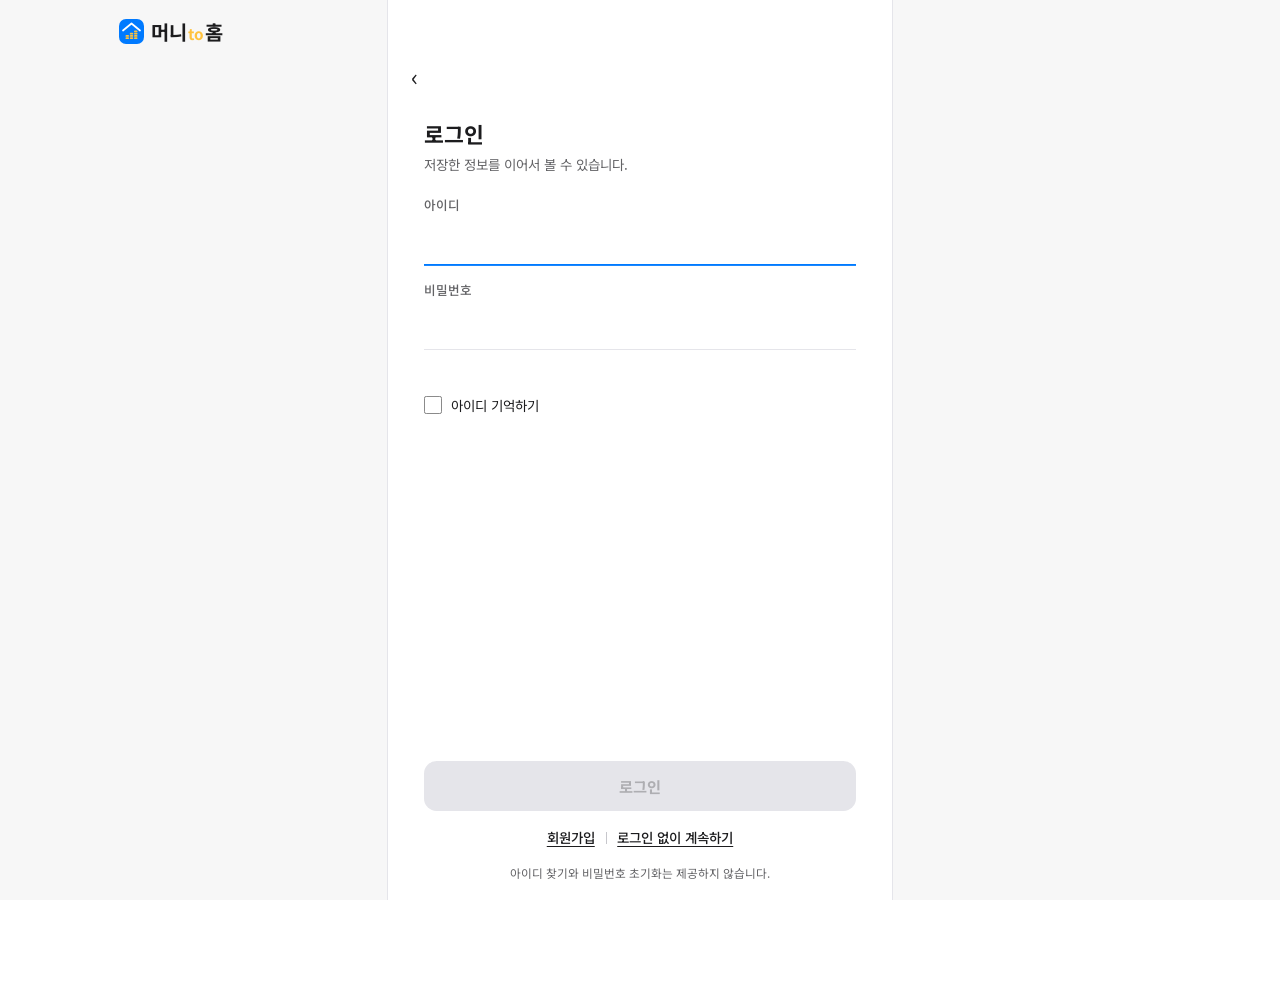
==== frontend/account.html @ 9eb2fb80 "fix: 패널을 접거나 펴면 스크롤바 손잡이도 바로 따라가거나 사라진다 - 보이는 동안 매 프레임 상자를 따라가고, 접기 속성(html · 패널의 class · hidden · d" ====
<!doctype html>
<html lang="ko">
<head>
  <meta charset="utf-8">
  <meta name="viewport" content="width=device-width, initial-scale=1">
  <!-- 늘 밝은 화면으로 (2026-10-20). 휴대폰 브라우저의 "웹 페이지 어둡게"가 우리 색을 뒤집지 않게 한다 -->
  <meta name="color-scheme" content="only light">
  <title>계정 · 머니 to 홈</title>
  <link rel="stylesheet" href="css/common.css?v=20261020-92">
  <link rel="stylesheet" href="css/auth.css?v=20261020-90">
  <link rel="stylesheet" href="css/account.css">
</head>
<body data-page="account">
  <!-- P-10 비밀번호 변경, P-11 회원 탈퇴 (3차). 담당: 김목산. 와이어프레임 C4, C5 (docs/mockups/C4.png, C5.png).
       탈퇴는 확인 모달에서 한 번 더 눌러야 한다.
       한 파일에 두 화면을 두고 주소의 # 으로 고른다: account.html#password, account.html#withdraw (없으면 비밀번호 변경).
       로그인해야 쓸 수 있다. 로그인하지 않았으면 로그인 화면으로 보낸다. 모양은 로그인·회원가입 화면(auth.css)과 같다. -->
  <!-- 웹(가로 1200px 이상)에서만 왼쪽 위에 보이는 로고. 안은 js/layout.js가 그린다. 모바일에는 없다. -->
  <header class="header" id="header"></header>
  <div class="top-space"></div>

  <nav class="progress auth-nav" aria-label="뒤로">
    <a class="progress__back" href="index.html" id="auth-back" aria-label="이전 화면">‹</a>
  </nav>

  <!-- P-10 비밀번호 변경 (C4) -->
  <form id="password-form" class="form-page auth" novalidate hidden>
    <main class="page">
      <header class="form-page__head auth__head">
        <h1 class="title">비밀번호를 바꿉니다</h1>
      </header>

      <div class="field" id="password-current-field">
        <label class="field__label" for="password-current">지금 비밀번호</label>
        <div class="field__row">
          <input class="field__input auth__input" id="password-current" name="current_password" type="password"
                 autocomplete="current-password" aria-describedby="password-current-message">
        </div>
        <p class="auth__message" id="password-current-message" role="alert"></p>
      </div>

      <div class="field" id="password-new-field">
        <label class="field__label" for="password-new">새 비밀번호</label>
        <div class="field__row">
          <input class="field__input auth__input" id="password-new" name="new_password" type="password"
                 autocomplete="new-password" aria-describedby="password-new-rules password-new-message">
        </div>
        <ul class="auth__rules" id="password-new-rules">
          <li class="auth__rule" data-rule="length">8자 이상</li>
          <li class="auth__rule" data-rule="letter">영문 포함</li>
          <li class="auth__rule" data-rule="digit">숫자 포함</li>
        </ul>
        <p class="auth__message" id="password-new-message" role="alert"></p>
      </div>

      <div class="field" id="password-confirm-field">
        <label class="field__label" for="password-confirm">새 비밀번호 확인</label>
        <div class="field__row">
          <input class="field__input auth__input" id="password-confirm" name="new_password_confirm" type="password"
                 autocomplete="new-password" aria-describedby="password-confirm-message">
        </div>
        <p class="auth__message" id="password-confirm-message" role="alert"></p>
      </div>
    </main>

    <div class="bottom-action">
      <p class="snackbar" id="password-error" role="alert" hidden></p>
      <button type="submit" class="button button--primary" id="password-submit" disabled>바꾸기</button>
    </div>
  </form>

  <!-- 비밀번호를 바꾼 뒤. 목업에 없어 가입 완료 화면(P-08 ⑦)을 따랐다 -->
  <section class="form-page auth auth-done" id="password-done" hidden>
    <main class="page">
      <div class="auth-done__mark" aria-hidden="true"></div>
      <h1 class="title">비밀번호를 바꿨습니다</h1>
      <p class="subtitle">다음 로그인부터 새 비밀번호를 쓰면 됩니다.</p>
    </main>
    <div class="bottom-action">
      <a class="button button--primary" id="password-home" href="index.html">시작 화면으로</a>
    </div>
  </section>

  <!-- P-11 회원 탈퇴 (C5) -->
  <form id="withdraw-form" class="form-page auth" novalidate hidden>
    <main class="page">
      <header class="form-page__head auth__head">
        <h1 class="title">탈퇴하면 저장한 정보가 모두 지워집니다</h1>
      </header>

      <div class="account__warning">
        <p class="account__warning-title">지워지는 정보</p>
        <ul class="account__warning-list">
          <li>재무정보, 대출 선택, 저축 계획</li>
          <li>저장한 결과</li>
          <li>아이디와 비밀번호</li>
        </ul>
        <p class="account__warning-note">지운 뒤에는 되돌릴 수 없습니다.</p>
      </div>

      <div class="field account__withdraw-field" id="withdraw-password-field">
        <label class="field__label" for="withdraw-password">비밀번호를 한 번 더 입력해 주세요</label>
        <div class="field__row">
          <input class="field__input auth__input" id="withdraw-password" name="password" type="password"
                 autocomplete="current-password" aria-describedby="withdraw-password-message">
        </div>
        <p class="auth__message" id="withdraw-password-message" role="alert"></p>
      </div>
    </main>

    <div class="bottom-action">
      <p class="snackbar" id="withdraw-error" role="alert" hidden></p>
      <button type="submit" class="button button--primary" id="withdraw-submit" disabled>탈퇴하기</button>
      <p class="auth__links">
        <a class="auth__link" href="index.html" id="withdraw-cancel">취소</a>
      </p>
    </div>
  </form>

  <!-- 탈퇴 확인 모달. '탈퇴하기'를 누르면 뜬다. 여기서 한 번 더 '탈퇴하기'를 눌러야 서버에 보낸다 (2026-10-15 팀장과 정함) -->
  <dialog class="account-confirm" id="withdraw-confirm" aria-labelledby="withdraw-confirm-title" aria-describedby="withdraw-confirm-text">
    <div class="account-confirm__box">
      <h2 class="account-confirm__title" id="withdraw-confirm-title">정말 탈퇴할까요?</h2>
      <p class="account-confirm__text" id="withdraw-confirm-text">재무정보, 저축 계획, 저장한 결과와 아이디가 모두 지워집니다. 지운 뒤에는 되돌릴 수 없습니다.</p>
      <div class="account-confirm__buttons">
        <button type="button" class="button account-confirm__cancel" id="withdraw-confirm-cancel">취소</button>
        <button type="button" class="button account-confirm__ok" id="withdraw-confirm-ok">탈퇴하기</button>
      </div>
    </div>
  </dialog>

  <!-- 공통 JavaScript. 모든 화면이 이 순서로 먼저 불러 쓴다. 그 아래에 화면의 파일을 둔다.
       auth.js는 비밀번호 규칙과 표시 함수를 같이 쓰려고 부른다 (body의 data-page가 login, signup이 아니면 화면을 그리지 않는다). -->
  <script src="js/api.js"></script>
  <script src="js/store.js"></script>
  <script src="js/format.js?v=20261019-2"></script>
  <script src="js/guard.js"></script>
  <script src="js/layout.js?v=20261019-1"></script>
  <script src="js/account.js"></script>
  <script src="js/auth.js"></script>
  <script src="js/account-page.js"></script>
  <script src="js/scrollbar.js?v=20261020-4"></script>
</body>
</html>
---- frontend/css/common.css ----
/* 모든 화면이 함께 쓰는 모양. 색, 글자, 헤더, 진행 바, 버튼, 입력란, 구분 표시.

   값은 Figma 파일 "money-to-home-mockup"의 섹션 "확정 목업 v3"에서 가져왔다. 이름도 Figma의 변수 이름과 같다.
     Figma  color/primary   →  여기  --color-primary

   화면마다의 모양은 css 폴더에 그 화면 이름으로 파일을 따로 만든다. 예: profile.css
   색과 글자 크기는 아래 :root의 이름으로만 쓴다. 화면 파일에 값을 직접 적지 않는다. */

@import url('https://fonts.googleapis.com/css2?family=Noto+Sans+KR:wght@400;500;700&display=swap');

:root {
  color-scheme: only light; /* 늘 밝은 화면 (2026-10-20). 브라우저가 강제로 어둡게 바꾸지 않게. 각 화면의 <meta name="color-scheme">와 같다 */
  /* 바탕과 선 */
  --color-bg: #ffffff;
  --color-bg-sub: #f2f2f7;
  --color-line: #e5e5ea;
  --color-line-strong: #c7c7cc;
  --color-dim: #000000;

  /* 글자 */
  --color-text: #1c1c1e;
  --color-text-sub: #636366;
  --color-text-hint: #aeaeb2;

  /* 주조색 */
  --color-primary: #007aff;
  --color-primary-soft: #eaf3ff;
  --color-on-primary: #ffffff;

  /* 로고의 금색 (동전). 스플래시의 "to"에도 쓴다 */
  --color-brand-gold: #ffc23d;

  /* 꺼진 버튼 */
  --color-disabled: #e5e5ea;
  --color-on-disabled: #aeaeb2;

  /* 오류 */
  --color-error: #ff3b30;
  --color-error-text: #d70015;
  --color-error-soft: #fff1f0;

  /* 주의. 막지는 않지만 알아야 하는 안내 (대상 주택 가격 상한 초과 등). Figma 목업 P-06 ⑲의 색 */
  --color-warning: #ff9500;
  --color-warning-text: #b86200;
  --color-warning-soft: #fff4e5;

  /* 구분. 팔레트 F 라임 (Figma의 color/now, color/lime/*).
     지금 가능은 파랑, 기간 내 가능은 라임, 자금 부족은 빨강.
     띠와 배지의 바탕은 이름 그대로의 색, 흰 바탕 위의 글자는 -text 색, 옅은 바탕은 -soft 색을 쓴다. */
  --color-now: #007aff;
  --color-now-text: #116dd1;
  --color-within: #94c93d;
  --color-within-text: #4a7317;
  --color-within-soft: #f2f9e8;
  --color-lack: #ff6b6b;
  --color-lack-text: #c92a2a;
  --color-lack-soft: #ffeded;

  /* 지도 */
  --color-map: #eef1f4;
  --color-map-block: #e4e8ec;
  --color-map-park: #dcefd8;
  --color-map-water: #cfe3f7;
  --color-map-road: #ffffff;
  --color-marker-price: #414141;
  --color-keypad: #d1d4da;

  /* 글꼴 */
  --font-family: 'Noto Sans KR', 'Malgun Gothic', system-ui, sans-serif;
  --font-regular: 400;
  --font-medium: 500;
  --font-bold: 700;

  /* 글자 크기 */
  --text-splash: 38px; /* 스플래시의 서비스 이름 */
  --text-display: 28px; /* 시작 화면의 큰 제목. 줄 높이 38px */
  --text-value: 26px; /* 입력란의 값 */
  --text-title: 24px; /* 입력 화면의 제목. 줄 높이 34px */
  --text-amount: 22px; /* 강조하는 금액 */
  --text-button: 17px; /* 버튼, 헤더의 서비스 이름, 입력란의 단위 */
  --text-item: 16px; /* 목록의 항목 이름 */
  --text-body: 15px; /* 본문. 줄 높이 22px */
  --text-label: 14px; /* 입력란의 이름, 칩 */
  --text-help: 13px; /* 설명 줄, 안내. 줄 높이 19 ~ 20px */
  --text-badge: 12px; /* 배지 */
  --line-height: 1.45;

  /* 크기 */
  --top-space: 52px; /* 모바일에는 헤더가 없다. 입력 화면은 이 높이만큼 위를 흰 여백으로 둔다 */
  --condition-bar-height: 40px; /* 지도 화면 맨 위의 내 조건 줄 */
  --progress-height: 44px;
  --touch-size: 44px; /* 누르는 영역은 가로세로 44픽셀 이상 */
  --button-height: 56px;
  --input-height: 50px;
  --page-width: 390px;
  --page-padding: 20px;

  /* 웹 (가로 1200px 이상). 입력 화면은 가운데 흰 기둥 하나, 양옆은 회색 바탕이다 (2026-10-19 팀장 결정) */
  --color-web-bg: #f7f7f7;
  --header-height: 64px;
  --web-page-width: 560px; /* 일반적인 웹 회원가입·입력 화면의 폭. 안쪽 내용의 폭은 480px */
  --web-page-padding: 40px;

  /* 모서리 */
  --radius-button: 14px;
  --radius-card: 12px;
  --radius-badge: 6px;
  --radius-pill: 999px;
}

* {
  box-sizing: border-box;
}

/* hidden을 준 요소는 display를 따로 줬어도 보이지 않는다. 단계마다 입력란을 숨기고 보일 때 쓴다. */
[hidden] {
  display: none !important;
}

body {
  margin: 0;
  color: var(--color-text);
  background: var(--color-bg);
  font-family: var(--font-family);
  font-size: var(--text-body);
  font-weight: var(--font-regular);
  line-height: var(--line-height);
  word-break: keep-all;
  /* 선택과 누름 표시 (2026-10-19). 앱처럼 화면 부품(버튼, 칩, 탭, 지도, 말풍선, 손잡이, 제목·라벨)은 글자가 선택되지 않고,
     휴대폰에서 누를 때 파랗게 덮이는 강조와 길게 누를 때의 메뉴도 뜨지 않는다.
     입력란과 사용자가 복사할 만한 내용은 아래 "선택할 수 있는 것"에서 다시 연다 */
  -webkit-user-select: none;
  user-select: none;
  -webkit-tap-highlight-color: transparent;
  -webkit-touch-callout: none;
}

/* 그림은 끌어 옮기지 않는다 (지도 위 아이콘, 로고) */
img,
svg {
  -webkit-user-drag: none;
}

/* ───────── 선택할 수 있는 것 ─────────
   입력란, 그리고 복사할 만한 내용: 아파트 이름, 정보 줄의 값(주소, 금액, 면적…), 시나리오의 금액과 식,
   입력 요약 · 시작 화면의 저장한 값, 저장한 결과의 이름과 결과, 안내 문구, 오류 문구, 용어 설명.
   길게 눌러 복사하는 메뉴도 여기서는 뜬다 */
input,
textarea,
select,
[contenteditable="true"],
.apt__name,
.apt-info__value,
.scenario__gap,
.scenario__formula,
.scenario__need-value,
.scenario__growth-help,
.summary-card__row dd,
.saved-box__row dd,
.saved__card-name,
.saved__card-result,
.saved__card-conditions,
.notice,
.field__error,
.list-card__name,
.glossary__bubble,
.info-tip__text,
.list__tip,
/* 10-19에 더한 화면: 주변 시설의 곳 이름과 거리, 대출 "자세히"의 상품명 · 조건 · 자격 조건,
   시나리오 그래프 위 문장과 출처, 공유받은 화면의 이름 · 지역 · 정보 줄의 값 */
.apt-near__value,
.sheet__title,
.sheet__row dd,
.sheet__list,
.scenario-chart__say,
.scenario-chart__src,
.share-page__name,
.share-page__place,
.share-page__value,
.share-page__missing-text {
  -webkit-user-select: text;
  user-select: text;
  -webkit-touch-callout: default;
}

/* 단, 누르는 줄 안의 이름은 누르기가 우선이다 (목록·비슷한 아파트의 카드는 버튼이라 선택하지 않는다).
   선택할 수 있는 글자 옆의 복사 · 공유 아이콘(share.js)도 글자를 끌어 고를 때 같이 잡히지 않게 한다.
   공유 창 같은 <dialog>는 열리면 맨 위층에 올라가 body의 설정을 물려받지 않으므로 여기서 다시 막는다.
   공유 창의 링크 칸(.share__link)은 [링크 복사]로만 복사하고, 복사가 안 되는 브라우저에서만 고를 수 있다 (share.css) */
button .list-card__name,
.share-action,
dialog {
  -webkit-user-select: none;
  user-select: none;
  -webkit-tap-highlight-color: transparent;
  -webkit-touch-callout: none;
}

/* 띄어쓰기에서만 줄을 바꾸는 낱말 (format.keepWords). 아파트 이름처럼 하이픈에서 꺾이면 안 되는 글자 */
.keep-word {
  display: inline-block;
  max-width: 100%;
}

/* ───────── 위 여백 ─────────
   모바일에는 헤더가 없다. 입력 화면(P-01 ~ P-04, P-07, P-08)은 body 맨 위에 이 요소를 둔다.
   지도 화면은 이것 대신 내 조건 줄을 둔다. */
.top-space {
  height: var(--top-space);
  background: var(--color-bg);
}

/* ───────── 진행 바 (P-02 ~ P-04) ───────── */
.progress {
  display: flex;
  align-items: center;
  gap: 10px;
  height: var(--progress-height);
  padding: 0 var(--page-padding) 0 8px;
  background: var(--color-bg);
}

.progress__back {
  display: inline-flex;
  align-items: center;
  justify-content: center;
  width: var(--touch-size);
  height: var(--touch-size);
  border: 0;
  background: transparent;
  color: var(--color-text);
  font-family: inherit;
  font-size: 26px;
  text-decoration: none;
  cursor: pointer;
}

.progress__bars {
  display: flex;
  flex: 1;
  gap: 4px;
}

.progress__bar {
  flex: 1;
  height: 4px;
  border-radius: 2px;
  background: var(--color-line);
}

.progress__bar--done {
  background: var(--color-primary);
}

.progress__label {
  color: var(--color-text-sub);
  font-size: var(--text-help);
  font-weight: var(--font-medium);
  white-space: nowrap;
}

/* ───────── 본문 ───────── */
.page {
  max-width: var(--page-width);
  margin: 0 auto;
  padding: 24px var(--page-padding) 0;
}

.title {
  margin: 0;
  font-size: var(--text-title);
  font-weight: var(--font-bold);
  line-height: 34px;
}

.title--display {
  font-size: var(--text-display);
  line-height: 38px;
}

.subtitle {
  margin: 6px 0 0;
  color: var(--color-text-sub);
  font-size: var(--text-body);
  line-height: 22px;
}

/* 안내 문구 상자 */
.notice {
  margin: 0;
  padding: 14px 16px;
  border-radius: var(--radius-card);
  background: var(--color-bg-sub);
  color: var(--color-text-sub);
  font-size: var(--text-help);
  line-height: 20px;
}

.notice--error {
  border: 1px solid var(--color-error);
  background: var(--color-error-soft);
  color: var(--color-error-text);
}

/* ───────── 버튼 ───────── */
.button {
  display: flex;
  align-items: center;
  justify-content: center;
  width: 100%;
  height: var(--button-height);
  padding: 0 16px;
  border: 0;
  border-radius: var(--radius-button);
  background: var(--color-bg-sub);
  color: var(--color-text);
  font-family: inherit;
  font-size: var(--text-button);
  font-weight: var(--font-bold);
  text-decoration: none;
  cursor: pointer;
}

.button--primary {
  background: var(--color-primary);
  color: var(--color-on-primary);
}

.button:disabled,
.button--disabled {
  background: var(--color-disabled);
  color: var(--color-on-disabled);
  cursor: not-allowed;
}

/* 밑줄 친 글자 버튼. "처음부터 다시 입력", "새로 입력하기" */
.link-button {
  display: inline-flex;
  align-items: center;
  justify-content: center;
  height: var(--touch-size);
  padding: 0 8px;
  border: 0;
  background: transparent;
  color: var(--color-text);
  font-family: inherit;
  font-size: var(--text-body);
  font-weight: var(--font-medium);
  text-decoration: underline;
  cursor: pointer;
}

/* 버튼 위의 검은 알림. "입력한 정보를 저장하지 못했습니다." 같은 한 줄 안내 */
.snackbar {
  margin: 0 0 12px;
  padding: 12px 16px;
  border-radius: var(--radius-card);
  background: var(--color-text);
  color: var(--color-bg);
  font-size: var(--text-help);
  line-height: 20px;
}

/* 화면 아래에 붙는 버튼 영역 */
.bottom-action {
  position: sticky;
  bottom: 0;
  max-width: var(--page-width);
  margin: 0 auto;
  padding: 12px var(--page-padding) 20px;
  background: var(--color-bg);
}

/* ───────── 한 번에 하나씩 묻는 입력 화면의 틀 (P-02 ~ P-04) ─────────
   <form class="form-page"> 안에 <main class="page">와 <div class="bottom-action">을 둔다.
   버튼이 화면 아래에 붙도록 본문이 남은 높이를 채운다. */
.form-page {
  display: flex;
  flex-direction: column;
  min-height: calc(100vh / var(--page-zoom, 1) - var(--top-space) - var(--progress-height));
}

.form-page .page {
  flex: 1;
  width: 100%;
  overflow-x: clip; /* 밀려 들어오는 입력란 때문에 가로 스크롤이 생기지 않게 한다 */
}

.form-page .bottom-action {
  width: 100%;
}

/* 제목과 설명 */
.form-page__head {
  padding-bottom: 28px;
}

/* 제목의 줄을 나눌 곳은 제목 글에 줄바꿈 문자로 적는다 (profile.js의 TITLES). */
.form-page__head .title {
  white-space: pre-line;
}

/* 다른 화면에서 보내져 왔을 때의 한 줄 안내. 제목 아래, 입력란 위에 둔다. */
.form-page__notice {
  margin-bottom: 24px;
}

/* 입력을 마치면 다음 입력란이 오른쪽에서 왼쪽으로 밀려 들어온다. 나타나는 요소에 이 이름을 붙인다. */
.field--enter {
  animation: field-enter 0.35s cubic-bezier(0.22, 1, 0.36, 1) both;
}

@keyframes field-enter {
  from {
    opacity: 0;
    transform: translateX(48px);
  }
  to {
    opacity: 1;
    transform: translateX(0);
  }
}

/* 확인 단계로 바뀔 때 제목과 값들이 한 번 뛰어오른다. 화면이 바뀐 것을 알아보게 한다. */
.jump {
  animation: jump 0.5s cubic-bezier(0.28, 0.84, 0.42, 1) both;
}

@keyframes jump {
  0% {
    transform: translateY(0);
  }
  35% {
    transform: translateY(-14px);
  }
  65% {
    transform: translateY(0);
  }
  82% {
    transform: translateY(-4px);
  }
  100% {
    transform: translateY(0);
  }
}

/* 움직임을 줄이도록 설정한 사용자에게는 바로 보여 준다. */
@media (prefers-reduced-motion: reduce) {
  .field--enter,
  .jump {
    animation: none;
  }
}

/* ───────── 입력란 ─────────
   이름, 값(밑줄), 설명 줄의 세 줄이다. 오류 문구는 설명 줄 자리에 넣어 화면이 밀리지 않게 한다. */
.field {
  display: flex;
  flex-direction: column;
  gap: 6px;
  padding-bottom: 22px;
}

.field__label {
  color: var(--color-text-sub);
  font-size: var(--text-label);
  font-weight: var(--font-medium);
}

.field__row {
  display: flex;
  align-items: center;
  justify-content: space-between;
  height: var(--input-height);
  border-bottom: 1px solid var(--color-line);
}

/* 입력 중인 칸은 밑줄이 파랗고 두껍다. 높이가 바뀌지 않게 그림자로 1px을 더한다. */
.field__row:focus-within {
  border-bottom-color: var(--color-primary);
  box-shadow: 0 1px 0 var(--color-primary);
}

.field__input {
  flex: 1;
  min-width: 0;
  height: 100%;
  padding: 0;
  border: 0;
  outline: 0;
  background: transparent;
  color: var(--color-text);
  font-family: inherit;
  font-size: var(--text-value);
  font-weight: var(--font-bold);
}

.field__input::placeholder {
  color: var(--color-text-hint);
}

.field__unit {
  color: var(--color-text-sub);
  font-size: var(--text-button);
  white-space: nowrap;
}

.field__help {
  display: flex;
  justify-content: space-between;
  gap: 8px;
  min-height: 19px;
  color: var(--color-text-sub);
  font-size: var(--text-help);
  line-height: 19px;
}

/* 설명 줄 오른쪽의 읽어 주는 금액. "3,600만 원" */
.field__read {
  color: var(--color-text);
  font-weight: var(--font-bold);
  white-space: nowrap;
}

.field--error .field__row {
  border-bottom-color: var(--color-error);
}

.field--error .field__help {
  color: var(--color-error-text);
}

/* ───────── 구분 ───────── */
/* 배지. "지금 가능", "기간 내 가능", "자금 부족" */
.badge {
  display: inline-flex;
  align-items: center;
  justify-content: center;
  height: 24px;
  padding: 0 8px;
  border-radius: var(--radius-badge);
  font-size: var(--text-badge);
  font-weight: var(--font-bold);
  line-height: 18px;
  white-space: nowrap;
}

/* 개수 칩. "지금 5", "기간 내 4", "부족 14" */
.chip {
  display: inline-flex;
  align-items: center;
  justify-content: center;
  height: 40px;
  padding: 0 14px;
  border: 0;
  border-radius: var(--radius-pill);
  font-family: inherit;
  font-size: var(--text-label);
  font-weight: var(--font-bold);
  line-height: 18px;
  white-space: nowrap;
}

.badge--now,
.chip--now {
  background: var(--color-now);
  color: var(--color-on-primary);
}

.badge--within,
.chip--within {
  background: var(--color-within-soft);
  color: var(--color-within-text);
}

.badge--lack,
.chip--lack {
  background: var(--color-lack-soft);
  color: var(--color-lack-text);
}

/* 금액 글자. "여유 2,000만 원", "부족 2,500만 원" */
.amount {
  font-size: var(--text-amount);
  font-weight: var(--font-bold);
}

.amount--now {
  color: var(--color-now-text);
}

.amount--within {
  color: var(--color-within-text);
}

.amount--lack {
  color: var(--color-lack-text);
}

/* ───────── 웹 배치 (가로 1200px 이상) ─────────
   모바일에는 헤더가 없다 (확정 목업 v3). 웹에서도 헤더 줄은 두지 않고, 로고만 왼쪽 위 회색 바탕에 띄운다 (2026-10-19 팀장 결정).
   로고 자리(<header class="header">)가 있는 화면(입력 화면 여덟 개)만 웹 배치를 쓴다. 지도 화면과 저장한 결과 화면은 아직 바꾸지 않는다.
   입력 화면은 모바일 화면을 넓힌 가운데 흰 기둥 하나로 보여 주고, 양옆은 회색 바탕으로 채운다.
   1199px 이하의 모양은 바꾸지 않는다. */
.header {
  display: none;
}

@media (min-width: 1200px) {
  /* 바탕: 양옆은 회색, 가운데는 테두리 선이 있는 흰 기둥. 내용이 길거나 짧아도 위아래 끝까지 이어진다.
     기둥 안의 내용은 위에서 64px(--header-height) 아래부터 시작한다. 로고와 같은 높이의 빈 줄이다 */
  body:has(> .header) {
    --page-width: var(--web-page-width);
    --page-padding: var(--web-page-padding);
    --top-space: var(--header-height); /* 높이 계산에서 위 여백 대신 이 빈 줄의 높이를 뺀다 */
    --column-left: calc(50% - var(--page-width) / 2);
    --column-right: calc(50% + var(--page-width) / 2);
    padding-top: var(--header-height);
    background: linear-gradient(
      to right,
      var(--color-web-bg) calc(var(--column-left) - 1px),
      var(--color-line) 0 var(--column-left),
      var(--color-bg) 0 var(--column-right),
      var(--color-line) 0 calc(var(--column-right) + 1px),
      var(--color-web-bg) 0
    );
  }

  /* 위 여백(52px) 자리는 위의 빈 줄이 대신한다 */
  body:has(> .header) .top-space {
    display: none;
  }

  /* 진행 바도 기둥 폭 안에 둔다 */
  body:has(> .header) .progress {
    max-width: var(--page-width);
    margin: 0 auto;
  }

  /* 왼쪽 위에 떠 있는 로고. 바탕과 선이 없고, 스크롤해도 그 자리에 있다 */
  .header {
    position: fixed;
    top: 0;
    left: 0;
    z-index: 9; /* 내용보다 위, 아래에서 올라오는 창의 어두운 바탕(10)보다 아래 */
    display: flex;
    align-items: center;
    height: var(--header-height);
    padding: 0 32px 0 132px; /* 화면 끝에서 조금 띄운다 (2026-10-19 팀장: 100px 더 오른쪽) */
  }

  /* 로고와 이름은 줄 가운데보다 3px 아래에 둔다 (눈으로 보기에 가운데) */
  .header__home {
    position: relative;
    top: 3px;
    display: inline-flex;
    align-items: center;
    gap: 8px;
    min-height: var(--touch-size);
    color: var(--color-text);
    font-size: var(--text-amount);
    font-weight: var(--font-bold);
    letter-spacing: -0.02em;
    text-decoration: none;
  }

  /* 로고는 글자 높이와 비슷하게 */
  .header__logo {
    display: block;
    width: 28px;
    height: 28px;
  }

  /* "머니", "to", "홈"의 바닥이 한 줄에 맞는다 (글자의 바닥선에 맞춤) */
  .header__name {
    line-height: 1;
    white-space: nowrap;
  }

  .header__to {
    margin: 0 2px;
    color: var(--color-brand-gold); /* 로고 동전과 같은 금색 */
    font-size: var(--text-button);
    vertical-align: baseline;
  }
}

/* 웹(1024px 이상)은 화면 전체를 90%로 그린다 (2026-10-20 팀장: 브라우저 90%로 볼 때가 가장 깔끔했다).
   글자 · 여백 · 지도까지 한꺼번에 줄어든다. 100vh를 쓰는 곳은 calc(100vh / var(--page-zoom))로 화면 높이를 다 채운다. 모바일은 100% 그대로 */
:root {
  --page-zoom: 1;
}

@media (min-width: 1024px) {
  :root {
    --page-zoom: 0.9;
    zoom: 0.9;
  }
}

/* 스크롤바 (2026-10-20 팀장): 브라우저 스크롤바는 자리를 차지하므로 숨긴다.
   대신 js/scrollbar.js가 스크롤하는 상자의 오른쪽 가장자리 위에 얇은 반투명 손잡이를 겹쳐 띄우고, 1초 동안 가만히 있으면 사라지게 한다 */
* {
  scrollbar-width: none;
}

*::-webkit-scrollbar {
  display: none;
}

.scrollbar-thumb {
  position: fixed;
  z-index: 2147483647;
  width: 5px;
  border-radius: 999px;
  background: rgba(0, 0, 0, 0.32);
  opacity: 0;
  pointer-events: none;
  transition: opacity 0.3s ease, width 0.15s ease;
}

.scrollbar-thumb--on {
  opacity: 1;
  pointer-events: auto;
  cursor: default;
}

.scrollbar-thumb:hover,
.scrollbar-thumb--drag {
  width: 7px;
  background: rgba(0, 0, 0, 0.45);
}

.scrollbar-thumb--gone {
  transition: none; /* 부모가 접혀 상자가 사라지면 손잡이도 바로 사라진다 */
}
---- frontend/css/auth.css ----
/* 로그인 (P-07)과 회원가입 (P-08). 담당: 김목산
   입력 화면(P-02 ~ P-04)과 같은 틀(common.css의 .form-page, .field, .bottom-action)을 쓰고, 여기에는 다른 것만 둔다.
   색과 크기는 common.css :root의 이름으로만 쓴다.
   기준: 확정 목업 v3의 P-07, P-08 (docs/mockups/P07_01.png ~ P08_07.png) */

/* 진행 바 자리에 ‹ 하나만 둔다 */
.auth-nav {
  padding-right: var(--page-padding);
}

/* 진행 바가 없어도 같은 높이를 쓴다. 가입 완료 화면에는 ‹ 줄도 없다 */
.auth-done {
  min-height: calc(100vh / var(--page-zoom, 1) - var(--top-space));
}

.auth__head {
  padding-bottom: 24px;
}

/* P-07 ③ 저장하려다 넘어온 경우의 회색 상자. 제목 위에 둔다 */
.auth__pending {
  margin-bottom: 20px;
}

/* 아이디와 비밀번호는 입력 화면의 숫자보다 조금 작게 */
.auth__input {
  font-size: var(--text-title);
}

/* 비밀번호의 점 */
.auth__input[type='password'] {
  letter-spacing: 2px;
}

/* 규칙 줄. ✓ 맞음, ✕ 어김, · 아직. 색만이 아니라 표시로도 구분한다 (P-08 ②) */
.auth__rules {
  margin: 8px 0 0;
  padding: 0;
  list-style: none;
}

.auth__rule {
  color: var(--color-text-sub);
  font-size: var(--text-help);
  line-height: 21px;
}

.auth__rule::before {
  content: '·';
  display: inline-block;
  width: 14px;
}

.auth__rule[data-state='ok'] {
  color: var(--color-text);
  font-weight: var(--font-bold);
}

.auth__rule[data-state='ok']::before {
  content: '✓';
}

.auth__rule[data-state='bad'] {
  color: var(--color-error-text);
  font-weight: var(--font-bold);
}

.auth__rule[data-state='bad']::before {
  content: '✕';
}

/* 입력란 아래 한 줄 문구. "이미 사용 중인 아이디입니다.", "비밀번호가 서로 다릅니다.", "✓ 비밀번호가 같습니다" */
.auth__message {
  min-height: 0;
  margin: 6px 0 0;
  color: var(--color-text-sub);
  font-size: var(--text-help);
  line-height: 19px;
}

.auth__message:empty {
  display: none;
}

.field--error .auth__message {
  color: var(--color-error-text);
}

/* 오류가 있으면 입력 중에도 밑줄이 빨갛다 (P-07 ②, P-08 ②) */
.auth .field--error .field__row:focus-within {
  border-bottom-color: var(--color-error);
  box-shadow: 0 1px 0 var(--color-error);
}

/* 단계마다 입력란이 쌓이므로 입력란 사이를 입력 화면보다 조금 좁힌다 */
.auth .field {
  padding-bottom: 18px;
}

/* 로그인 실패 문구는 설명 줄 자리(.field__help)에 넣는다 */
.auth .field__help:empty,
.auth .field__help:has(span:empty) {
  min-height: 0;
}

/* 버튼 아래 글자 링크. "회원가입 | 로그인 없이 계속하기" */
.auth__links {
  display: flex;
  align-items: center;
  justify-content: center;
  gap: 12px;
  margin: 8px 0 0;
}

.auth__link {
  display: inline-flex;
  align-items: center;
  min-height: var(--touch-size);
  color: var(--color-text);
  font-size: var(--text-body);
  font-weight: var(--font-medium);
  text-decoration: underline;
  text-underline-offset: 3px;
}

.auth__divider {
  width: 1px;
  height: 14px;
  background: var(--color-line-strong);
}

.auth__note {
  margin: 8px 0 0;
  color: var(--color-text-sub);
  font-size: var(--text-help);
  text-align: center;
}

/* 가입 완료의 동그란 표시 (P-08 ⑦) */
.auth-done .page {
  padding-top: 40px;
}

.auth-done__mark {
  position: relative;
  width: 64px;
  height: 64px;
  margin-bottom: 24px;
  border: 3px solid var(--color-primary);
  border-radius: 50%;
}

/* 체크 표시. 아래와 오른쪽 테두리만 남긴 사각형을 돌린다 */
.auth-done__mark::after {
  content: '';
  position: absolute;
  top: 15px;
  left: 22px;
  width: 14px;
  height: 25px;
  border-right: 3px solid var(--color-primary);
  border-bottom: 3px solid var(--color-primary);
  transform: rotate(45deg);
}

.auth-done .subtitle {
  margin-top: 10px;
}

/* 체크 상자 줄. "아이디 기억하기"(P-07 ①), "수집 항목과 목적에 동의합니다"(P-08 ⑥).
   글자까지 눌러도 켜지고, 누르는 영역은 44px 이상이다 */
.auth__check {
  display: flex;
  align-items: center;
  gap: 10px;
  min-height: 44px;
  color: var(--color-text);
  font-size: var(--text-body);
  cursor: pointer;
}

.auth__checkbox {
  flex: none;
  width: 20px;
  height: 20px;
  margin: 0;
  accent-color: var(--color-primary);
  cursor: pointer;
}

.auth__checkbox:focus-visible {
  outline: 2px solid var(--color-primary);
  outline-offset: 2px;
}

.auth__remember {
  margin-top: 16px;
}

/* P-08 ⑥ 수집 항목과 목적의 회색 상자 */
.auth__consent {
  margin-top: 20px;
  padding: 4px 14px 14px;
  border-radius: var(--radius-card);
  background: var(--color-bg-sub);
}

.auth__consent-title {
  font-weight: var(--font-bold);
}

.auth__consent-text {
  margin: 0 0 0 30px; /* 체크 상자(20) + 간격(10) 만큼 들여 글자 줄과 맞춘다 */
  color: var(--color-text-sub);
  font-size: var(--text-help);
  line-height: 20px;
  word-break: keep-all; /* 좁으면 낱말 단위로 줄을 바꾼다 */
}
---- frontend/css/account.css ----
/* 비밀번호 변경 (P-10)과 회원 탈퇴 (P-11). 담당: 김목산
   틀과 입력란, 규칙 줄은 auth.css(로그인·회원가입)와 같다. 여기에는 탈퇴 화면의 경고 상자만 둔다.
   색과 크기는 common.css :root의 이름으로만 쓴다.
   기준: 확정 목업 v3의 C4, C5 (docs/mockups/C4.png, C5.png) */

/* 지워지는 정보. 흰 바탕에 빨간 테두리, 마지막 줄만 빨간 글자 (C5) */
.account__warning {
  margin-bottom: 28px;
  padding: 14px 16px;
  border: 1.5px solid var(--color-error);
  border-radius: var(--radius-card);
  background: var(--color-bg);
  color: var(--color-text);
  font-size: var(--text-help);
  line-height: 20px;
}

.account__warning-title {
  margin: 0 0 4px;
  font-weight: var(--font-bold);
}

.account__warning-list {
  margin: 0;
  padding: 0;
  list-style: none;
}

.account__warning-list li::before {
  content: '·';
  display: inline-block;
  width: 12px;
}

.account__warning-note {
  margin: 10px 0 0;
  color: var(--color-error-text);
  font-weight: var(--font-medium);
}

/* 탈퇴 확인 모달 (2026-10-15 팀장과 정함). 목업에 없어 화면의 빨간 상자와 버튼 모양을 따랐다 */
.account-confirm {
  width: calc(100% - 2 * var(--page-padding));
  max-width: 340px;
  padding: 0;
  border: 0;
  border-radius: var(--radius-card);
  background: var(--color-bg);
  color: var(--color-text);
}

.account-confirm::backdrop {
  background: var(--color-dim);
  opacity: 0.4;
}

.account-confirm__box {
  padding: 24px 20px 20px;
}

.account-confirm__title {
  margin: 0;
  font-size: var(--text-item);
  font-weight: var(--font-bold);
}

.account-confirm__text {
  margin: 8px 0 0;
  color: var(--color-text-sub);
  font-size: var(--text-body);
  line-height: var(--line-height);
  word-break: keep-all;
}

.account-confirm__buttons {
  display: flex;
  gap: 8px;
  margin-top: 20px;
}

.account-confirm__cancel,
.account-confirm__ok {
  flex: 1;
}

/* 지우는 버튼이라 빨강 */
.account-confirm__ok {
  background: var(--color-error);
  color: var(--color-on-primary);
}

.account-confirm .button:focus-visible {
  outline: 2px solid var(--color-primary);
  outline-offset: 2px;
}
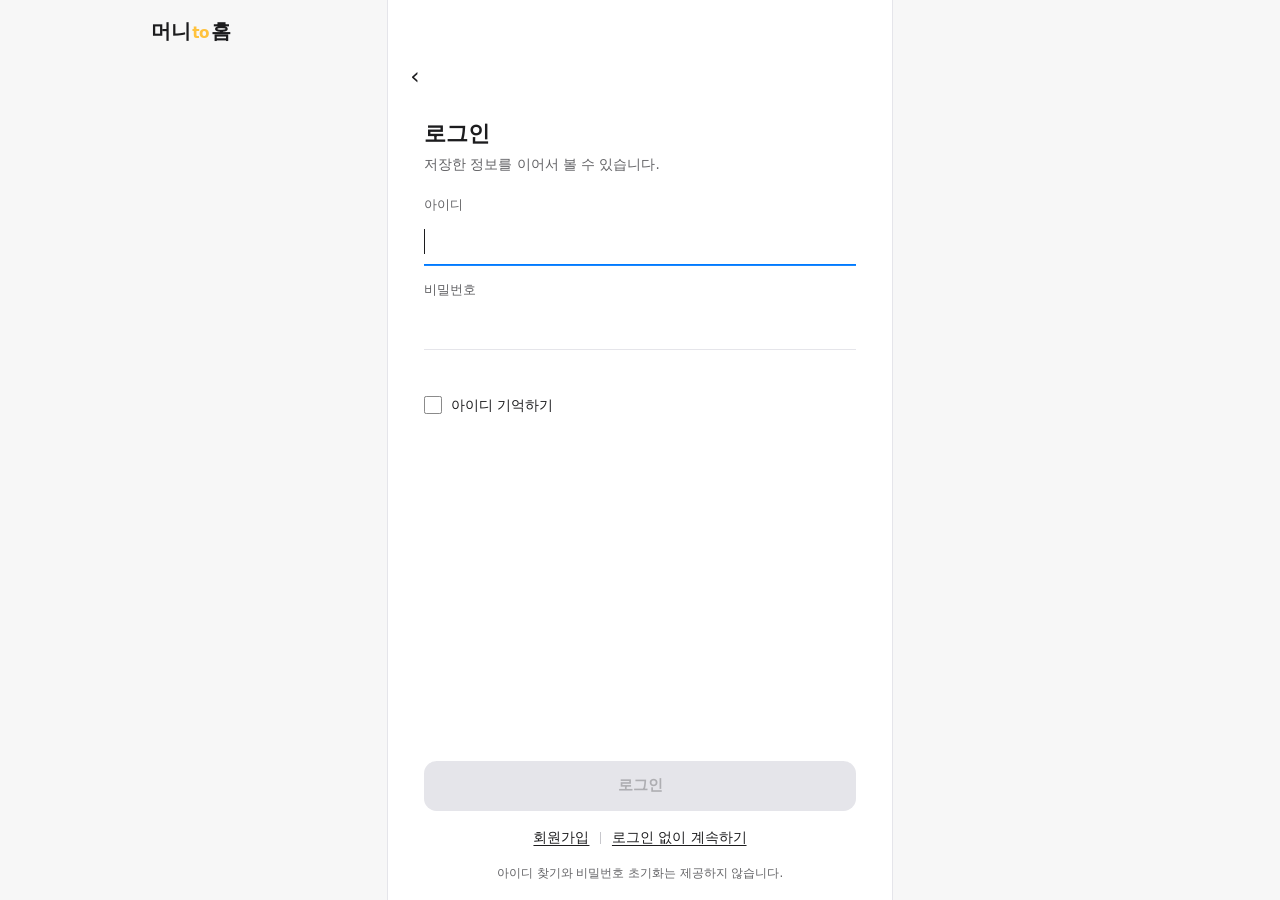
==== commit 40abe14c: "fix: 스크롤바 손잡이가 자기 class 변경을 다시 감지해 끝없이 돌며 화면이 멈추던 것 Co-Authored-By: Claude Opus 5.5 <noreply@anthrop" ====
--- a/frontend/account.html
+++ b/frontend/account.html
@@ -139,6 +139,6 @@
   <script src="js/account.js"></script>
   <script src="js/auth.js"></script>
   <script src="js/account-page.js"></script>
-  <script src="js/scrollbar.js?v=20261020-4"></script>
+  <script src="js/scrollbar.js?v=20261020-5"></script>
 </body>
 </html>
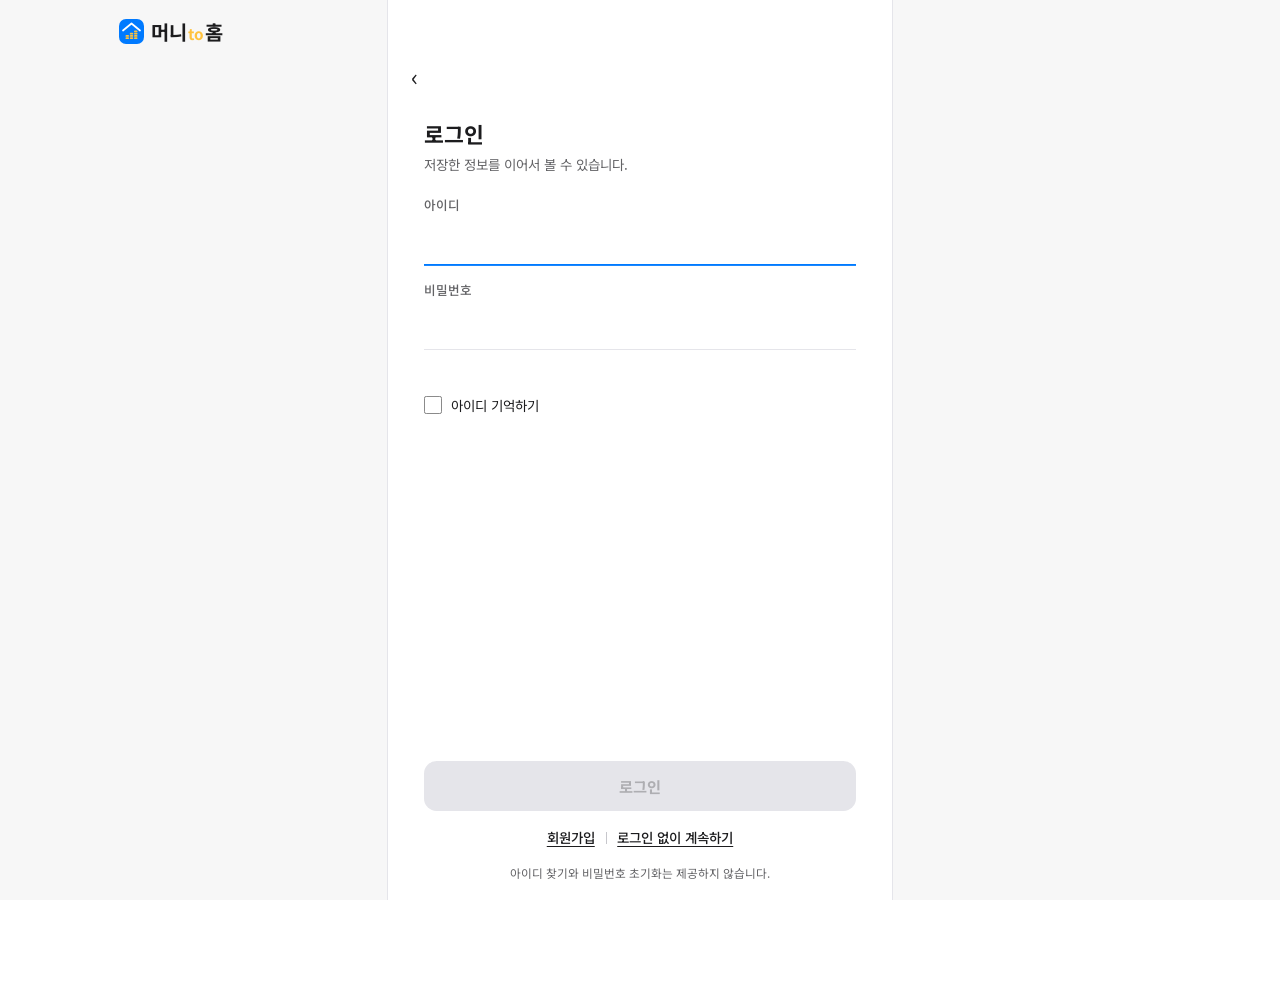
==== commit 4de3e4b2: "style: 스크롤바 손잡이는 5초 뒤 사라지고 조금 더 투명하게 (검정 22%, 올리면 34%) Co-Authored-By: Claude Opus 5.5 <noreply@anth" ====
--- a/frontend/account.html
+++ b/frontend/account.html
@@ -6,7 +6,7 @@
   <!-- 늘 밝은 화면으로 (2026-10-20). 휴대폰 브라우저의 "웹 페이지 어둡게"가 우리 색을 뒤집지 않게 한다 -->
   <meta name="color-scheme" content="only light">
   <title>계정 · 머니 to 홈</title>
-  <link rel="stylesheet" href="css/common.css?v=20261020-92">
+  <link rel="stylesheet" href="css/common.css?v=20261020-93">
   <link rel="stylesheet" href="css/auth.css?v=20261020-90">
   <link rel="stylesheet" href="css/account.css">
 </head>
@@ -139,6 +139,6 @@
   <script src="js/account.js"></script>
   <script src="js/auth.js"></script>
   <script src="js/account-page.js"></script>
-  <script src="js/scrollbar.js?v=20261020-5"></script>
+  <script src="js/scrollbar.js?v=20261020-6"></script>
 </body>
 </html>
--- a/frontend/css/common.css
+++ b/frontend/css/common.css
@@ -699,7 +699,7 @@
 }
 
 /* 스크롤바 (2026-10-20 팀장): 브라우저 스크롤바는 자리를 차지하므로 숨긴다.
-   대신 js/scrollbar.js가 스크롤하는 상자의 오른쪽 가장자리 위에 얇은 반투명 손잡이를 겹쳐 띄우고, 1초 동안 가만히 있으면 사라지게 한다 */
+   대신 js/scrollbar.js가 스크롤하는 상자의 오른쪽 가장자리 위에 얇은 반투명 손잡이를 겹쳐 띄우고, 5초 동안 가만히 있으면 사라지게 한다 */
 * {
   scrollbar-width: none;
 }
@@ -713,7 +713,7 @@
   z-index: 2147483647;
   width: 5px;
   border-radius: 999px;
-  background: rgba(0, 0, 0, 0.32);
+  background: rgba(0, 0, 0, 0.22);
   opacity: 0;
   pointer-events: none;
   transition: opacity 0.3s ease, width 0.15s ease;
@@ -728,7 +728,7 @@
 .scrollbar-thumb:hover,
 .scrollbar-thumb--drag {
   width: 7px;
-  background: rgba(0, 0, 0, 0.45);
+  background: rgba(0, 0, 0, 0.34);
 }
 
 .scrollbar-thumb--gone {
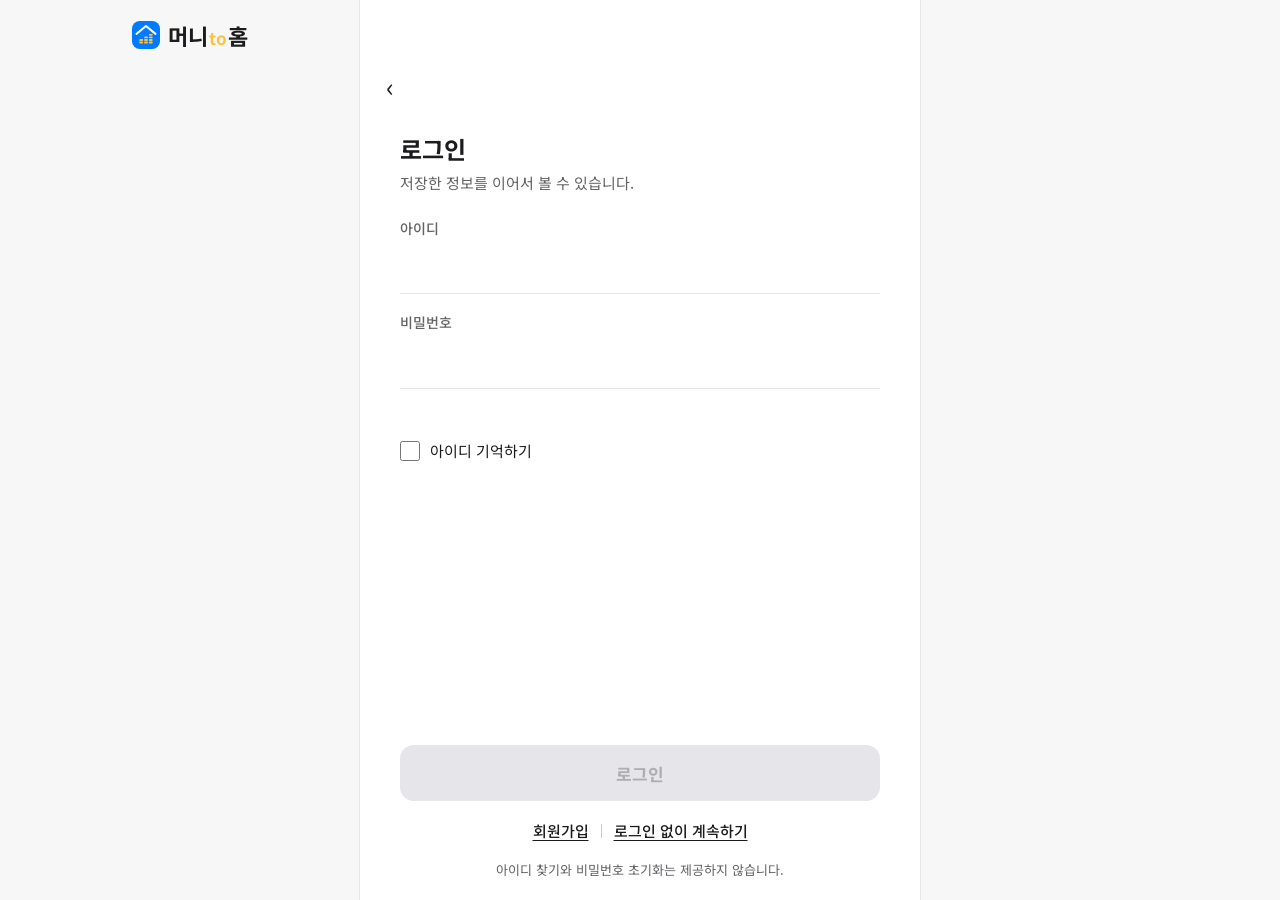
==== commit 22508c21: "style: 웹 90% 배율을 지도 화면에만 (시작 · 입력 · 로그인 · 회원가입 등은 100%로 되돌림)" ====
--- a/frontend/account.html
+++ b/frontend/account.html
@@ -6,7 +6,7 @@
   <!-- 늘 밝은 화면으로 (2026-10-20). 휴대폰 브라우저의 "웹 페이지 어둡게"가 우리 색을 뒤집지 않게 한다 -->
   <meta name="color-scheme" content="only light">
   <title>계정 · 머니 to 홈</title>
-  <link rel="stylesheet" href="css/common.css?v=20261020-93">
+  <link rel="stylesheet" href="css/common.css?v=20261021-2">
   <link rel="stylesheet" href="css/auth.css?v=20261020-90">
   <link rel="stylesheet" href="css/account.css">
 </head>
--- a/frontend/css/common.css
+++ b/frontend/css/common.css
@@ -685,14 +685,15 @@
   }
 }
 
-/* 웹(1024px 이상)은 화면 전체를 90%로 그린다 (2026-10-20 팀장: 브라우저 90%로 볼 때가 가장 깔끔했다).
-   글자 · 여백 · 지도까지 한꺼번에 줄어든다. 100vh를 쓰는 곳은 calc(100vh / var(--page-zoom))로 화면 높이를 다 채운다. 모바일은 100% 그대로 */
+/* 웹(1024px 이상)의 지도 화면(map.html)만 90%로 그린다 (2026-10-20 팀장: 브라우저 90%로 볼 때가 가장 깔끔했다).
+   글자 · 여백 · 지도까지 한꺼번에 줄어든다. 100vh를 쓰는 곳은 calc(100vh / var(--page-zoom))로 화면 높이를 다 채운다.
+   시작 · 입력 · 로그인 · 회원가입 · 저장한 결과 같은 다른 화면과 모바일은 100% 그대로 (2026-10-21 되돌림) */
 :root {
   --page-zoom: 1;
 }
 
 @media (min-width: 1024px) {
-  :root {
+  :root:has(> body.map-body) {
     --page-zoom: 0.9;
     zoom: 0.9;
   }
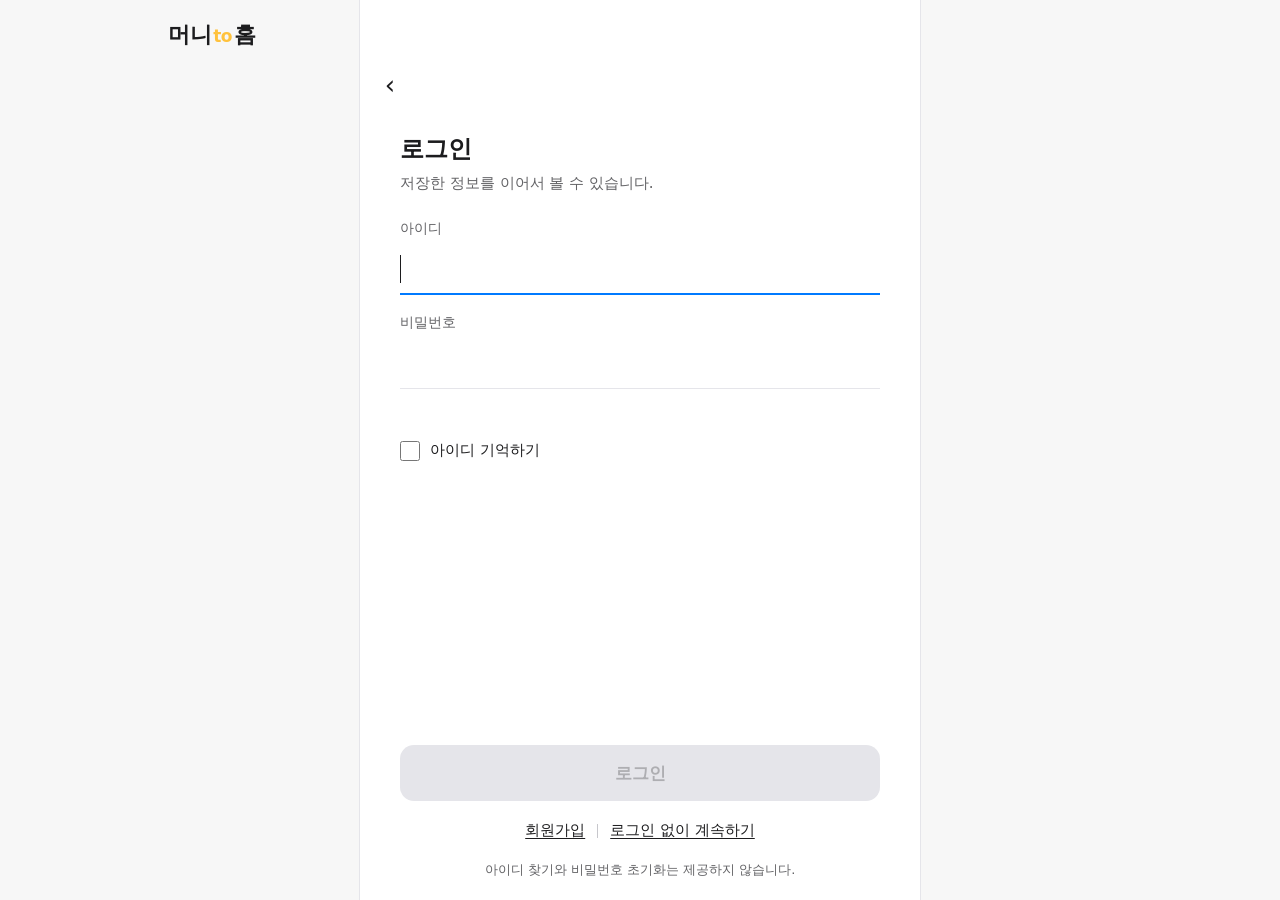
==== commit 2dd33b99: "fix: #155 입력 화면 변경을 살리고 90% 배율 되돌림만 남김" ====
--- a/frontend/account.html
+++ b/frontend/account.html
@@ -24,7 +24,7 @@
   </nav>
 
   <!-- P-10 비밀번호 변경 (C4) -->
-  <form id="password-form" class="form-page auth" novalidate hidden>
+  <form id="password-form" class="form-page form-page--keys auth" novalidate hidden>
     <main class="page">
       <header class="form-page__head auth__head">
         <h1 class="title">비밀번호를 바꿉니다</h1>
@@ -82,7 +82,7 @@
   </section>
 
   <!-- P-11 회원 탈퇴 (C5) -->
-  <form id="withdraw-form" class="form-page auth" novalidate hidden>
+  <form id="withdraw-form" class="form-page form-page--keys auth" novalidate hidden>
     <main class="page">
       <header class="form-page__head auth__head">
         <h1 class="title">탈퇴하면 저장한 정보가 모두 지워집니다</h1>
@@ -137,8 +137,9 @@
   <script src="js/guard.js"></script>
   <script src="js/layout.js?v=20261019-1"></script>
   <script src="js/account.js"></script>
-  <script src="js/auth.js"></script>
-  <script src="js/account-page.js"></script>
+  <script src="js/form-flow.js?v=20261021-1"></script>
+  <script src="js/auth.js?v=20261021-1"></script>
+  <script src="js/account-page.js?v=20261021-1"></script>
   <script src="js/scrollbar.js?v=20261020-6"></script>
 </body>
 </html>
--- a/frontend/css/common.css
+++ b/frontend/css/common.css
@@ -377,7 +377,8 @@
 .form-page {
   display: flex;
   flex-direction: column;
-  min-height: calc(100vh / var(--page-zoom, 1) - var(--top-space) - var(--progress-height));
+  /* --app-height: 키보드가 없을 때의 화면 높이 (js/form-flow.js). 키보드가 떠서 화면이 줄어도 그대로라 버튼이 따라 올라오지 않는다 */
+  min-height: calc(var(--app-height, 100vh) / var(--page-zoom, 1) - var(--top-space) - var(--progress-height));
 }
 
 .form-page .page {
@@ -388,6 +389,15 @@
 
 .form-page .bottom-action {
   width: 100%;
+}
+
+/* 휴대폰·태블릿(1199px 이하): 글자를 넣는 화면의 버튼은 키보드 위로 떠오르지 않고 본문 맨 아래에 둔다 (2026-10-21 팀장 요청).
+   갤럭시는 키보드가 뜨면 화면이 줄어 화면 아래에 붙은 버튼이 입력란을 덮었다. 본문이 짧으면 화면 맨 아래, 길면 내려서 본다.
+   글자를 넣는 화면(form-page--keys: 재무정보, 저축 계획, 로그인, 회원가입, 내 정보)만. 고르기만 하는 화면은 버튼이 늘 보이게 그대로 둔다 */
+@media (max-width: 1199px) {
+  .form-page--keys .bottom-action {
+    position: static;
+  }
 }
 
 /* 제목과 설명 */
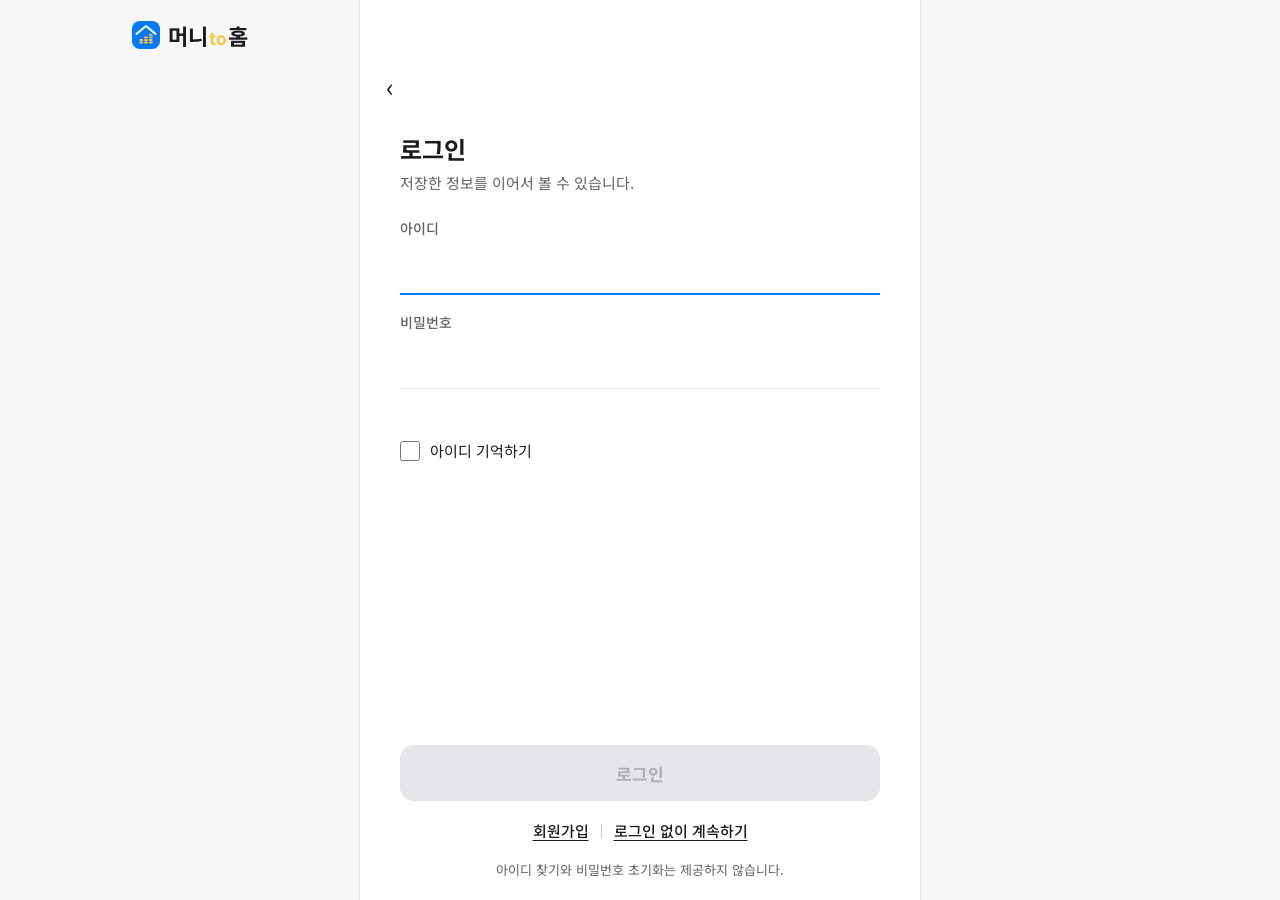
==== commit d41eff11: "fix: 입력 화면에서 다음 칸이 입력한 칸 아래에 열리고 그 자리로 올라오게, 금액 쉼표 고침" ====
--- a/frontend/account.html
+++ b/frontend/account.html
@@ -137,8 +137,8 @@
   <script src="js/guard.js"></script>
   <script src="js/layout.js?v=20261019-1"></script>
   <script src="js/account.js"></script>
-  <script src="js/form-flow.js?v=20261021-1"></script>
-  <script src="js/auth.js?v=20261021-1"></script>
+  <script src="js/form-flow.js?v=20261021-2"></script>
+  <script src="js/auth.js?v=20261021-2"></script>
   <script src="js/account-page.js?v=20261021-1"></script>
   <script src="js/scrollbar.js?v=20261020-6"></script>
 </body>
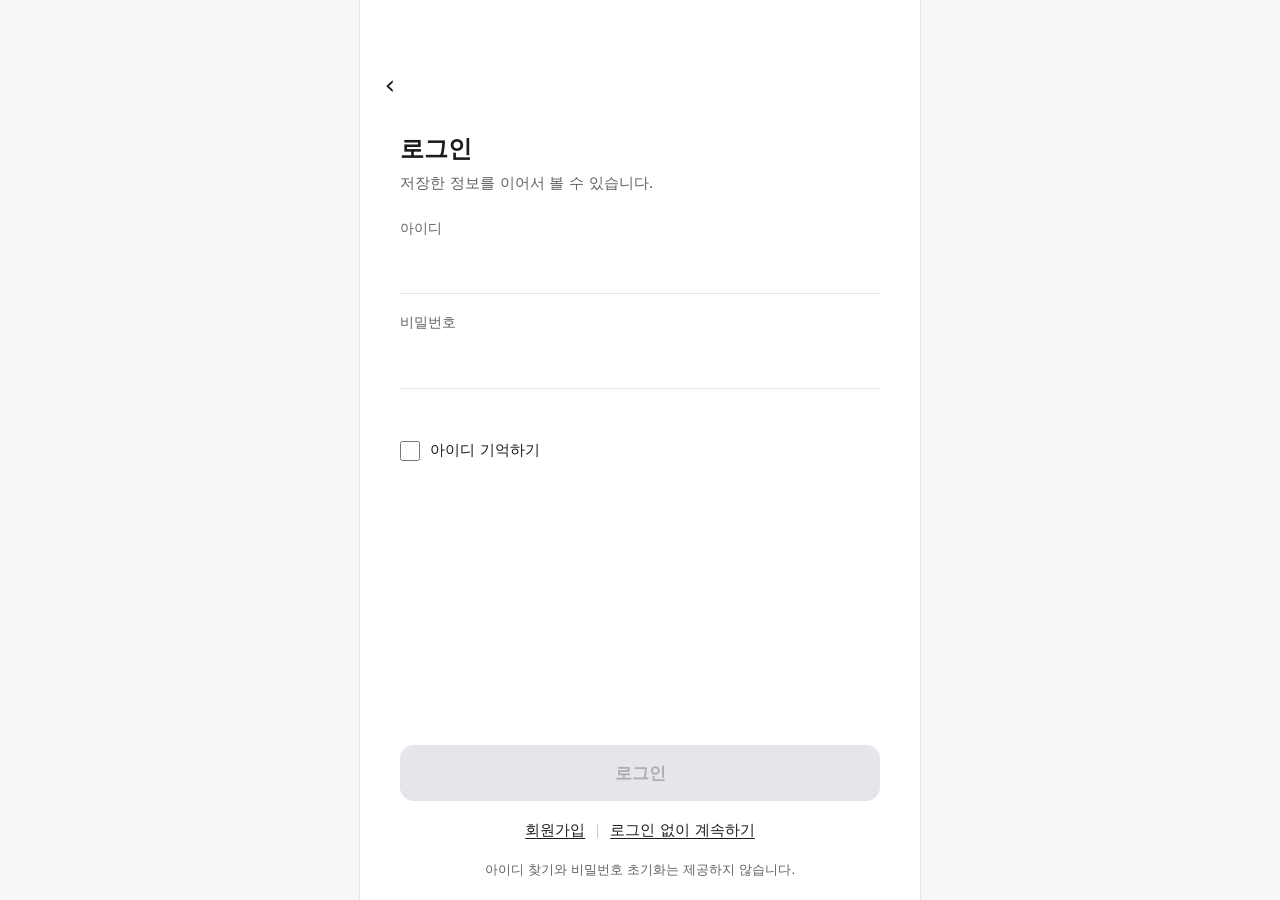
==== commit 170f5dcc: "feat: 로그인 첫 화면 재무정보 3칸과 찜한 시나리오, 찜 해제" ====
--- a/frontend/account.html
+++ b/frontend/account.html
@@ -136,7 +136,7 @@
   <script src="js/format.js?v=20261019-2"></script>
   <script src="js/guard.js"></script>
   <script src="js/layout.js?v=20261019-1"></script>
-  <script src="js/account.js"></script>
+  <script src="js/account.js?v=20261021-mp1"></script>
   <script src="js/form-flow.js?v=20261021-2"></script>
   <script src="js/auth.js?v=20261021-2"></script>
   <script src="js/account-page.js?v=20261021-1"></script>
